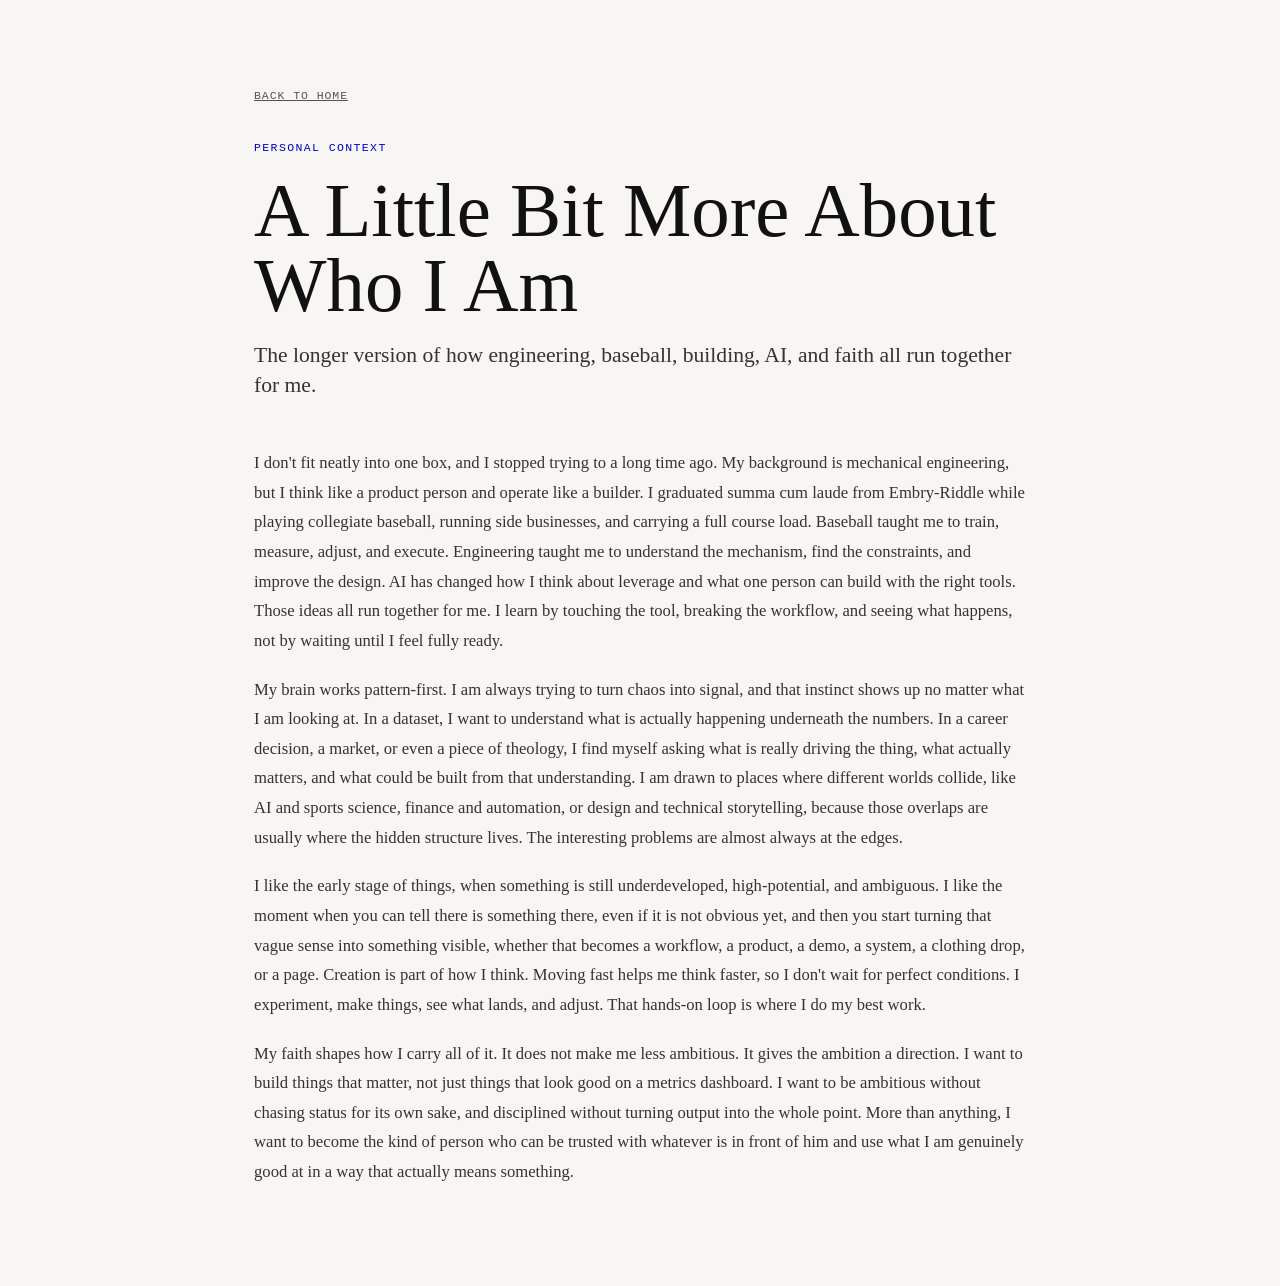
==== about.html @ ba5d96ad "Move personal about content to separate page" ====
<!DOCTYPE html>
<html lang="en">
<head>
    <meta charset="UTF-8">
    <meta name="viewport" content="width=device-width, initial-scale=1.0">
    <title>A Little Bit More About Who I Am | Alex Britton</title>
    <meta name="description" content="A little bit more personal context about Alex Britton: engineering, baseball, building, AI, faith, and how those threads connect.">
    <meta name="author" content="Alex Britton">
    <meta property="og:type" content="article">
    <meta property="og:url" content="https://alexbbritton.com/about.html">
    <meta property="og:title" content="A Little Bit More About Who I Am | Alex Britton">
    <meta property="og:description" content="Personal context about engineering, baseball, building, AI, faith, and how those threads connect.">
    <meta property="og:image" content="https://alexbbritton.com/content/ab-logo.png">
    <meta name="twitter:card" content="summary">
    <meta name="twitter:title" content="A Little Bit More About Who I Am | Alex Britton">
    <meta name="twitter:description" content="Personal context about engineering, baseball, building, AI, faith, and how those threads connect.">
    <meta name="twitter:image" content="https://alexbbritton.com/content/ab-logo.png">
    <link rel="canonical" href="https://alexbbritton.com/about.html">
    <link rel="icon" href="favicon.svg" type="image/svg+xml">
    <link rel="stylesheet" href="styles.css">
    <style>
        body { background: var(--s0); }
        .article-shell { max-width: 820px; margin: 0 auto; padding: 5rem 1.5rem 5rem; }
        .article-back { display: inline-flex; margin-bottom: 2rem; font-family: var(--font-mono); font-size: 0.72rem; letter-spacing: 0.08em; text-transform: uppercase; color: var(--t2); }
        .article-back:hover { color: var(--accent); }
        .article-kicker { font-family: var(--font-mono); font-size: 0.72rem; letter-spacing: 0.12em; text-transform: uppercase; color: var(--accent); margin-bottom: 1rem; }
        .article-title { font-family: var(--font-display); font-size: clamp(2.3rem, 6vw, 4.8rem); font-weight: 400; line-height: 0.98; color: var(--t0); margin-bottom: 1rem; }
        .article-dek { font-family: var(--font-display); color: var(--t1); font-size: 1.35rem; line-height: 1.4; margin-bottom: 3rem; }
        .article-body { font-family: var(--font-body); color: var(--t1); font-size: 1.04rem; line-height: 1.78; }
        .article-body p { margin-bottom: 1.2rem; }
        @media (max-width: 720px) { .article-shell { padding-top: 3rem; } .article-body { font-size: 1rem; } }
    </style>
</head>
<body>
    <main class="article-shell">
        <a href="index.html#now" class="article-back">Back to home</a>
        <p class="article-kicker">Personal context</p>
        <h1 class="article-title">A Little Bit More About Who I Am</h1>
        <p class="article-dek">The longer version of how engineering, baseball, building, AI, and faith all run together for me.</p>

        <article class="article-body">
            <p>I don't fit neatly into one box, and I stopped trying to a long time ago. My background is mechanical engineering, but I think like a product person and operate like a builder. I graduated summa cum laude from Embry-Riddle while playing collegiate baseball, running side businesses, and carrying a full course load. Baseball taught me to train, measure, adjust, and execute. Engineering taught me to understand the mechanism, find the constraints, and improve the design. AI has changed how I think about leverage and what one person can build with the right tools. Those ideas all run together for me. I learn by touching the tool, breaking the workflow, and seeing what happens, not by waiting until I feel fully ready.</p>
            <p>My brain works pattern-first. I am always trying to turn chaos into signal, and that instinct shows up no matter what I am looking at. In a dataset, I want to understand what is actually happening underneath the numbers. In a career decision, a market, or even a piece of theology, I find myself asking what is really driving the thing, what actually matters, and what could be built from that understanding. I am drawn to places where different worlds collide, like AI and sports science, finance and automation, or design and technical storytelling, because those overlaps are usually where the hidden structure lives. The interesting problems are almost always at the edges.</p>
            <p>I like the early stage of things, when something is still underdeveloped, high-potential, and ambiguous. I like the moment when you can tell there is something there, even if it is not obvious yet, and then you start turning that vague sense into something visible, whether that becomes a workflow, a product, a demo, a system, a clothing drop, or a page. Creation is part of how I think. Moving fast helps me think faster, so I don't wait for perfect conditions. I experiment, make things, see what lands, and adjust. That hands-on loop is where I do my best work.</p>
            <p>My faith shapes how I carry all of it. It does not make me less ambitious. It gives the ambition a direction. I want to build things that matter, not just things that look good on a metrics dashboard. I want to be ambitious without chasing status for its own sake, and disciplined without turning output into the whole point. More than anything, I want to become the kind of person who can be trusted with whatever is in front of him and use what I am genuinely good at in a way that actually means something.</p>
        </article>
    </main>
</body>
</html>
---- styles.css ----
/* ====================================
   ALEX BRITTON — PERSONAL HOMEPAGE
   ==================================== */

/* ====================================
   1. CSS VARIABLES
   ==================================== */
:root {
    --bg: #f7f6f3;
    --text: #111;
    --muted: #555;
    --link: #0000cc;
    --link-visited: #551a8b;
    --link-hover: #cc0000;
    --rule: #ccc;
    --font: Georgia, 'Times New Roman', serif;
    --mono: 'Courier New', Courier, monospace;

    /* Article-compat aliases */
    --s0: var(--bg);
    --t0: var(--text);
    --t1: #333;
    --t2: var(--muted);
    --accent: var(--link);
    --font-display: var(--font);
    --font-mono: var(--mono);
    --font-body: var(--font);
}

/* ====================================
   2. RESET
   ==================================== */
*, *::before, *::after {
    box-sizing: border-box;
    margin: 0;
    padding: 0;
}

html {
    scroll-behavior: smooth;
}

body {
    background: var(--bg);
    color: var(--text);
    font-family: var(--font);
    font-size: 1rem;
    line-height: 1.7;
    overflow-x: hidden;
}

/* ====================================
   3. PAGE WRAPPER
   ==================================== */
.page {
    max-width: 960px;
    margin: 0 auto;
    padding: 2.5rem 2rem 3rem;
}

/* ====================================
   4. LINKS
   ==================================== */
a {
    color: var(--link);
    text-decoration: underline;
}

a:visited {
    color: var(--link-visited);
}

a:hover {
    color: var(--link-hover);
}

/* ====================================
   5. TYPOGRAPHY
   ==================================== */
h1 {
    font-family: var(--font);
    font-size: 1.5rem;
    font-weight: bold;
    line-height: 1.2;
    margin-bottom: 0.2rem;
}

h2 {
    font-family: var(--mono);
    font-size: 0.8rem;
    font-weight: normal;
    text-transform: uppercase;
    letter-spacing: 0.08em;
    color: var(--muted);
    margin-bottom: 1.25rem;
    margin-top: 0;
}

h3 {
    font-family: var(--font);
    font-size: 1rem;
    font-weight: bold;
    margin-top: 1.5rem;
    margin-bottom: 0.5rem;
}

p {
    margin-bottom: 0.9rem;
}

p:last-child {
    margin-bottom: 0;
}

strong {
    font-weight: bold;
}

em {
    font-style: italic;
}

/* ====================================
   6. HORIZONTAL RULES
   ==================================== */
hr {
    border: none;
    border-top: 1px solid var(--rule);
    margin: 2rem 0;
}

/* ====================================
   7. HEADER
   ==================================== */
.site-name {
    font-size: 1.5rem;
    font-weight: bold;
    margin-bottom: 0.15rem;
}

.site-name a {
    color: var(--text);
    text-decoration: none;
}

.site-name a:hover {
    color: var(--link-hover);
    text-decoration: none;
}

.site-tagline {
    font-size: 0.95rem;
    color: var(--muted);
    margin-bottom: 0.75rem;
}

.site-tagline a {
    color: var(--muted);
}

.site-tagline a:visited {
    color: var(--muted);
}

.site-tagline a:hover {
    color: var(--link-hover);
}

.site-nav {
    font-family: var(--mono);
    font-size: 0.82rem;
    display: flex;
    flex-wrap: wrap;
    gap: 0.1rem 0.75rem;
}

.site-nav a {
    color: var(--muted);
    text-decoration: none;
}

.site-nav a:visited {
    color: var(--muted);
}

.site-nav a:hover {
    color: var(--link-hover);
    text-decoration: underline;
}

/* ====================================
   8. SECTIONS
   ==================================== */
section {
    margin-bottom: 0;
}

#intro p {
    font-size: 1rem;
    color: var(--text);
}

/* ====================================
   9. PROJECT LIST
   ==================================== */
.project-group {
    margin-bottom: 1.5rem;
}

.project-group:last-child {
    margin-bottom: 0;
}

.project-group-label {
    display: block;
    font-family: var(--mono);
    font-size: 0.72rem;
    text-transform: uppercase;
    letter-spacing: 0.1em;
    color: var(--muted);
    margin-bottom: 0.5rem;
}

.project-list {
    list-style: none;
    padding: 0;
    margin: 0;
}

.project-list li {
    margin-bottom: 0.4rem;
    font-size: 0.95rem;
    line-height: 1.5;
}

.project-list li a {
    font-weight: bold;
    text-decoration: underline;
}

.tech {
    font-family: var(--mono);
    font-size: 0.78rem;
    color: var(--muted);
}

/* ====================================
   10. WRITING LIST
   ==================================== */
.writing-list {
    list-style: none;
    padding: 0;
    margin: 0 0 1rem 0;
}

.writing-list li {
    margin-bottom: 0.4rem;
    font-size: 0.95rem;
    line-height: 1.5;
}

.writing-meta {
    font-family: var(--mono);
    font-size: 0.78rem;
    color: var(--muted);
}

.writing-papers {
    font-size: 0.9rem;
    color: var(--muted);
    margin-top: 0.75rem;
}

.writing-papers a {
    color: var(--link);
}

.writing-papers a:visited {
    color: var(--link-visited);
}

.writing-papers a:hover {
    color: var(--link-hover);
}

/* ====================================
   10b. HEADER LAYOUT (name+links left, photo right)
   ==================================== */
.site-header {
    display: flex;
    align-items: flex-start;
    justify-content: space-between;
    gap: 1.5rem;
}

.header-left {
    flex: 1;
    min-width: 0;
}

.header-photo {
    width: 120px;
    flex-shrink: 0;
    display: block;
}

.header-links {
    font-family: var(--mono);
    font-size: 0.82rem;
    margin-bottom: 0.5rem;
}

.header-links a {
    color: var(--muted);
    text-decoration: none;
}

.header-links a:hover {
    color: var(--link-hover);
    text-decoration: underline;
}

@media (max-width: 560px) {
    .site-header {
        flex-direction: column-reverse;
    }
    .header-photo {
        width: 90px;
    }
}

/* ====================================
   11. VENTURES LIST
   ==================================== */
.ventures-sub {
    font-family: var(--mono);
    font-size: 0.75rem;
    font-weight: normal;
    color: var(--muted);
    letter-spacing: 0;
}

.ventures-list {
    list-style: none;
    padding: 0;
    margin: 0;
}

.ventures-list li {
    margin-bottom: 0.45rem;
    font-size: 0.95rem;
    line-height: 1.55;
}

/* ====================================
   12. CONTACT
   ==================================== */
.contact-links {
    font-size: 0.95rem;
}

/* ====================================
   13. FOOTER
   ==================================== */
footer {
    font-family: var(--mono);
    font-size: 0.78rem;
    color: var(--muted);
    margin-top: 0;
}

footer a {
    color: var(--muted);
    text-decoration: underline;
}

footer a:hover {
    color: var(--link-hover);
}

/* ====================================
   14. MODAL
   ==================================== */
.modal {
    position: fixed;
    inset: 0;
    z-index: 1000;
    overflow-y: auto;
    background: rgba(0, 0, 0, 0.55);
    padding: 2rem 1rem;
    display: none;
}

.modal.active {
    display: block;
}

.modal-box {
    background: var(--bg);
    border: 1px solid #999;
    max-width: 660px;
    width: 100%;
    margin: 0 auto;
    padding: 1.5rem 1.75rem;
    position: relative;
}

.modal-close-btn {
    position: absolute;
    top: 0.75rem;
    right: 0.75rem;
    background: none;
    border: none;
    font-size: 1.5rem;
    cursor: pointer;
    color: var(--muted);
    line-height: 1;
    font-family: var(--mono);
}

.modal-close-btn:hover {
    color: var(--link-hover);
}

.modal-video {
    width: 100%;
    border: 1px solid var(--rule);
    display: block;
    margin-bottom: 1rem;
}

.modal-carousel {
    position: relative;
    width: 100%;
    overflow: hidden;
    margin-bottom: 1rem;
    background: #eee;
}

.carousel-track {
    display: flex;
    transition: transform 0.4s cubic-bezier(0.25, 0.46, 0.45, 0.94);
    will-change: transform;
}

.carousel-slide {
    min-width: 100%;
    display: flex;
    align-items: center;
    justify-content: center;
    padding: 1rem;
    min-height: 180px;
    max-height: 320px;
}

.carousel-slide img {
    width: 100%;
    display: block;
    border: 1px solid var(--rule);
    cursor: zoom-in;
    max-height: 300px;
    object-fit: contain;
}

.carousel-dots {
    display: flex;
    justify-content: center;
    gap: 0.5rem;
    padding: 0.5rem 0;
    background: #eee;
}

.carousel-dot {
    width: 6px;
    height: 6px;
    border-radius: 50%;
    border: 1px solid #999;
    background: transparent;
    cursor: pointer;
    padding: 0;
    transition: background 0.2s;
}

.carousel-dot.active {
    background: var(--text);
    border-color: var(--text);
    width: 16px;
    border-radius: 3px;
}

.modal-tag {
    display: block;
    font-family: var(--mono);
    font-size: 0.7rem;
    text-transform: uppercase;
    letter-spacing: 0.1em;
    color: var(--muted);
    margin-bottom: 0.25rem;
}

.modal-title {
    font-family: var(--font);
    font-size: 1.35rem;
    font-weight: bold;
    margin-bottom: 0.75rem;
    line-height: 1.25;
    color: var(--text);
}

.modal-desc {
    font-family: var(--font);
    font-size: 0.88rem;
    color: var(--t1);
    line-height: 1.75;
    margin-bottom: 1rem;
}

.modal-desc p {
    margin: 0 0 0.8rem 0;
}

.modal-desc p:last-child {
    margin-bottom: 0;
}

.modal-tech-list {
    margin-bottom: 1rem;
}

.modal-tech-list span {
    font-family: var(--mono);
    font-size: 0.78rem;
    border: 1px solid var(--rule);
    padding: 0.1rem 0.4rem;
    margin: 0 0.25rem 0.25rem 0;
    display: inline-block;
    color: var(--muted);
}

.modal-actions {
    display: flex;
    flex-wrap: wrap;
    gap: 0.75rem;
    margin-bottom: 1rem;
}

.modal-actions a {
    font-family: var(--mono);
    font-size: 0.78rem;
    color: var(--link);
    text-decoration: underline;
}

.modal-actions a:visited {
    color: var(--link-visited);
}

.modal-actions a:hover {
    color: var(--link-hover);
}

.modal-tweet-label {
    font-family: var(--mono);
    font-size: 0.7rem;
    text-transform: uppercase;
    letter-spacing: 0.1em;
    color: var(--muted);
    margin-bottom: 0.75rem;
}

/* ====================================
   15. LIGHTBOX
   ==================================== */
.lightbox {
    display: none;
    position: fixed;
    inset: 0;
    z-index: 2000;
    background: rgba(0, 0, 0, 0.92);
}

.lightbox.active {
    display: flex;
    align-items: center;
    justify-content: center;
}

.lightbox-content {
    max-width: 90vw;
    max-height: 90vh;
    overflow: auto;
    cursor: grab;
}

.lightbox-content:active {
    cursor: grabbing;
}

.lightbox-content img {
    max-width: 90vw;
    max-height: 90vh;
    object-fit: contain;
    display: block;
    transform-origin: center;
    transition: transform 0.2s ease;
}

.lightbox-close {
    position: fixed;
    top: 1rem;
    right: 1.25rem;
    background: none;
    border: none;
    color: #fff;
    font-size: 2rem;
    cursor: pointer;
    z-index: 2001;
    line-height: 1;
    font-family: var(--mono);
}

.lightbox-close:hover {
    color: #ccc;
}

.lightbox-controls {
    position: fixed;
    bottom: 1rem;
    left: 50%;
    transform: translateX(-50%);
    display: flex;
    gap: 0.5rem;
}

.lightbox-controls button {
    background: rgba(0, 0, 0, 0.5);
    border: 1px solid #666;
    color: #fff;
    padding: 0.3rem 0.7rem;
    cursor: pointer;
    font-size: 1rem;
    font-family: var(--mono);
}

.lightbox-controls button:hover {
    background: rgba(0, 0, 0, 0.8);
    border-color: #aaa;
}

/* ====================================
   16. RESPONSIVE
   ==================================== */
@media (max-width: 600px) {
    .page {
        padding: 1.5rem 1rem 2rem;
    }

    .site-nav {
        gap: 0.1rem 0.5rem;
    }

    h1, .site-name {
        font-size: 1.25rem;
    }

    .modal {
        padding: 0.75rem 0.5rem;
    }

    .modal-box {
        padding: 1.25rem 1rem;
    }

    .modal-title {
        font-size: 1.15rem;
    }

    .modal-actions {
        flex-direction: column;
        gap: 0.5rem;
    }

    .carousel-slide {
        min-height: 140px;
        max-height: 240px;
    }
}

/* ====================================
   17. CODEX DRAGON PET
   ==================================== */
.codex-dragon-pet {
    --dragon-size: clamp(62px, 8vw, 96px);
    position: fixed;
    top: 1rem;
    left: 1rem;
    width: var(--dragon-size);
    height: calc(var(--dragon-size) * 0.8);
    z-index: 900;
    pointer-events: none;
    transform: translate3d(0, 0, 0);
    transition: transform 1.25s cubic-bezier(0.19, 1, 0.22, 1);
    will-change: transform;
}

.codex-dragon-pet.is-dashing {
    transition-duration: 0.72s;
}


.dragon-svg {
    width: 100%;
    height: 100%;
    overflow: visible;
    animation: dragon-bop 0.92s ease-in-out infinite;
    transform-origin: 50% 72%;
}

.dragon-body {
    transform-origin: 70px 68px;
    animation: dragon-wiggle 1.15s ease-in-out infinite;
}

.dragon-head,
.dragon-torso,
.dragon-tail,
.dragon-foot {
    fill: url(#dragonBelly);
    stroke: #020207;
    stroke-width: 3;
    stroke-linejoin: round;
}

.dragon-belly {
    fill: #1c1c26;
    stroke: #343444;
    stroke-width: 2;
    opacity: 0.9;
}

.dragon-wing {
    fill: url(#dragonWing);
    stroke: #050509;
    stroke-width: 3;
    stroke-linejoin: round;
    transform-origin: 70px 63px;
    animation: dragon-flap 0.46s ease-in-out infinite alternate;
}

.dragon-wing-left {
    animation-delay: -0.08s;
}

.dragon-wing-right {
    animation-delay: 0.08s;
}

.dragon-horn,
.dragon-frill {
    fill: #8a82ff;
    stroke: #08080d;
    stroke-width: 2.5;
    stroke-linejoin: round;
    stroke-linecap: round;
}

.dragon-eye {
    fill: #c6ff5e;
    stroke: #061205;
    stroke-width: 2;
}

.dragon-eye-shine {
    fill: #fff;
}

.dragon-smile {
    fill: none;
    stroke: #c8bfff;
    stroke-width: 3;
    stroke-linecap: round;
}

.dragon-cheek {
    fill: #795dff;
    opacity: 0.35;
}

.dragon-sparkle {
    position: absolute;
    width: 0.45rem;
    height: 0.45rem;
    border-radius: 999px;
    background: #8a82ff;
    box-shadow: 0 0 0.8rem #8a82ff;
    opacity: 0;
    animation: dragon-spark 1.8s ease-in-out infinite;
}

.dragon-sparkle-one {
    top: 12%;
    right: 6%;
}

.dragon-sparkle-two {
    bottom: 10%;
    left: 8%;
    animation-delay: 0.85s;
}

@keyframes dragon-bop {
    0%, 100% { transform: translateY(0) rotate(-2deg); }
    45% { transform: translateY(-9px) rotate(3deg); }
    70% { transform: translateY(-3px) rotate(-4deg); }
}

@keyframes dragon-wiggle {
    0%, 100% { transform: rotate(-1.5deg); }
    50% { transform: rotate(2deg); }
}

@keyframes dragon-flap {
    from { transform: rotate(-7deg) scaleY(0.94); }
    to { transform: rotate(9deg) scaleY(1.08); }
}

@keyframes dragon-spark {
    0%, 100% { transform: translate3d(0, 0, 0) scale(0.4); opacity: 0; }
    35% { opacity: 0.9; }
    70% { transform: translate3d(-0.9rem, -0.7rem, 0) scale(1); opacity: 0; }
}

@media (prefers-reduced-motion: reduce) {
    .codex-dragon-pet,
    .codex-dragon-pet.is-dashing {
        transition: none;
    }

    .dragon-svg,
    .dragon-body,
    .dragon-wing,
    .dragon-sparkle {
        animation: none;
    }
}

@media (max-width: 600px) {
    .codex-dragon-pet {
        --dragon-size: 58px;
        z-index: 850;
    }
}
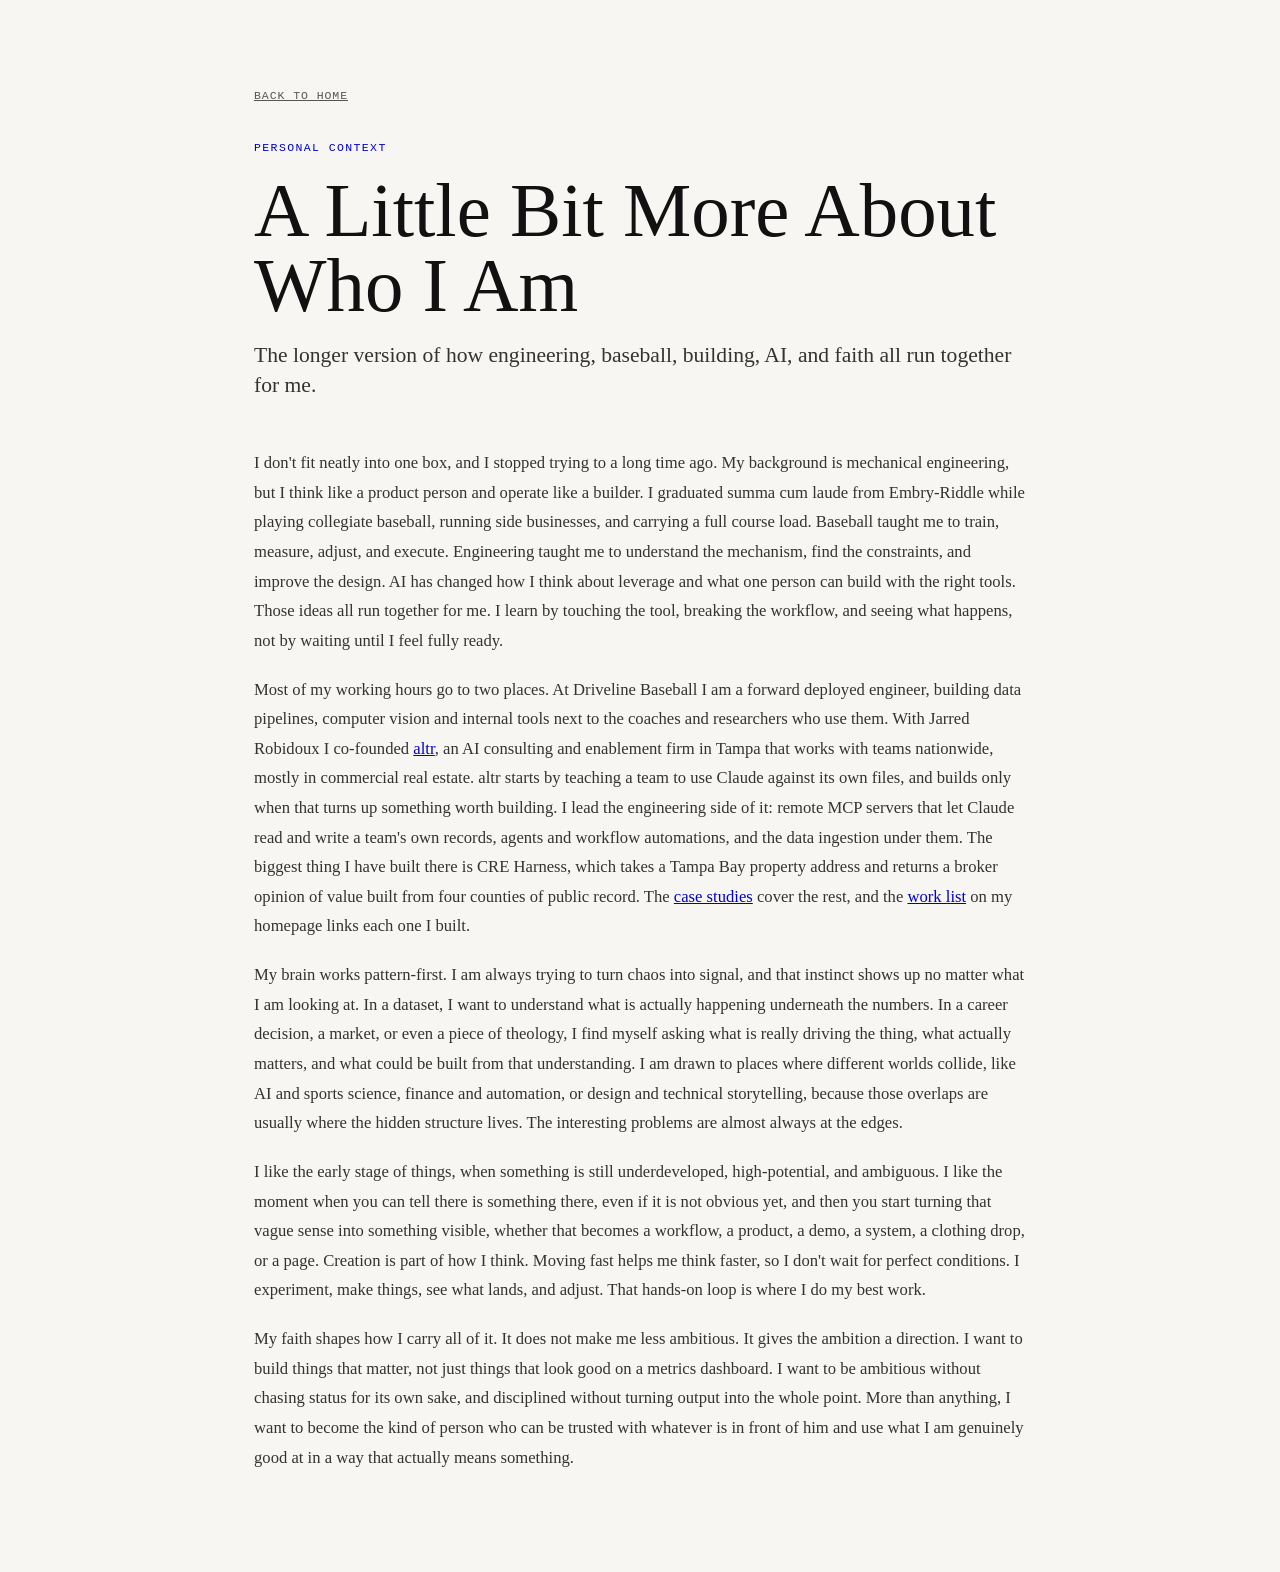
==== commit d1fd21a5: "Connect Alex Britton and altr across the site for search and AI discovery Person + Organization JSON" ====
--- a/about.html
+++ b/about.html
@@ -4,19 +4,46 @@
     <meta charset="UTF-8">
     <meta name="viewport" content="width=device-width, initial-scale=1.0">
     <title>A Little Bit More About Who I Am | Alex Britton</title>
-    <meta name="description" content="A little bit more personal context about Alex Britton: engineering, baseball, building, AI, faith, and how those threads connect.">
+    <meta name="description" content="About Alex Britton: mechanical engineer, co-founder of altr, a Tampa AI consulting and enablement firm, and forward deployed engineer at Driveline Baseball. Engineering, baseball, AI, and faith.">
     <meta name="author" content="Alex Britton">
-    <meta property="og:type" content="article">
+    <meta property="og:type" content="profile">
     <meta property="og:url" content="https://alexbbritton.com/about.html">
     <meta property="og:title" content="A Little Bit More About Who I Am | Alex Britton">
-    <meta property="og:description" content="Personal context about engineering, baseball, building, AI, faith, and how those threads connect.">
+    <meta property="og:site_name" content="Alex Britton">
+    <meta property="og:description" content="Co-founder of altr, forward deployed engineer at Driveline Baseball. Personal context on engineering, baseball, building, AI and faith.">
     <meta property="og:image" content="https://alexbbritton.com/content/ab-logo.png">
     <meta name="twitter:card" content="summary">
+    <meta name="twitter:site" content="@alexbbritton22">
     <meta name="twitter:title" content="A Little Bit More About Who I Am | Alex Britton">
-    <meta name="twitter:description" content="Personal context about engineering, baseball, building, AI, faith, and how those threads connect.">
+    <meta name="twitter:description" content="Co-founder of altr, forward deployed engineer at Driveline Baseball. Personal context on engineering, baseball, building, AI and faith.">
     <meta name="twitter:image" content="https://alexbbritton.com/content/ab-logo.png">
     <link rel="canonical" href="https://alexbbritton.com/about.html">
+    <link rel="me" href="https://github.com/abritton2002">
+    <link rel="me" href="https://www.linkedin.com/in/alexander-britton-0bb687205/">
     <link rel="icon" href="favicon.svg" type="image/svg+xml">
+    <script type="application/ld+json">
+    {
+      "@context": "https://schema.org",
+      "@type": "AboutPage",
+      "@id": "https://alexbbritton.com/about.html#page",
+      "url": "https://alexbbritton.com/about.html",
+      "name": "A Little Bit More About Who I Am | Alex Britton",
+      "isPartOf": { "@id": "https://alexbbritton.com/#website" },
+      "about": { "@id": "https://alexbbritton.com/#person" },
+      "mainEntity": {
+        "@type": "Person",
+        "@id": "https://alexbbritton.com/#person",
+        "name": "Alex Britton",
+        "url": "https://alexbbritton.com/",
+        "worksFor": { "@type": "Organization", "@id": "https://altrwork.com/#business", "name": "altr", "url": "https://altrwork.com/" },
+        "sameAs": [
+          "https://altrwork.com/about.html#alex-britton",
+          "https://www.linkedin.com/in/alexander-britton-0bb687205/",
+          "https://github.com/abritton2002"
+        ]
+      }
+    }
+    </script>
     <link rel="stylesheet" href="styles.css">
     <style>
         body { background: var(--s0); }
@@ -40,6 +67,7 @@
 
         <article class="article-body">
             <p>I don't fit neatly into one box, and I stopped trying to a long time ago. My background is mechanical engineering, but I think like a product person and operate like a builder. I graduated summa cum laude from Embry-Riddle while playing collegiate baseball, running side businesses, and carrying a full course load. Baseball taught me to train, measure, adjust, and execute. Engineering taught me to understand the mechanism, find the constraints, and improve the design. AI has changed how I think about leverage and what one person can build with the right tools. Those ideas all run together for me. I learn by touching the tool, breaking the workflow, and seeing what happens, not by waiting until I feel fully ready.</p>
+            <p>Most of my working hours go to two places. At Driveline Baseball I am a forward deployed engineer, building data pipelines, computer vision and internal tools next to the coaches and researchers who use them. With Jarred Robidoux I co-founded <a href="https://altrwork.com/">altr</a>, an AI consulting and enablement firm in Tampa that works with teams nationwide, mostly in commercial real estate. altr starts by teaching a team to use Claude against its own files, and builds only when that turns up something worth building. I lead the engineering side of it: remote MCP servers that let Claude read and write a team's own records, agents and workflow automations, and the data ingestion under them. The biggest thing I have built there is CRE Harness, which takes a Tampa Bay property address and returns a broker opinion of value built from four counties of public record. The <a href="https://altrwork.com/case-studies.html">case studies</a> cover the rest, and the <a href="index.html#altr-work">work list</a> on my homepage links each one I built.</p>
             <p>My brain works pattern-first. I am always trying to turn chaos into signal, and that instinct shows up no matter what I am looking at. In a dataset, I want to understand what is actually happening underneath the numbers. In a career decision, a market, or even a piece of theology, I find myself asking what is really driving the thing, what actually matters, and what could be built from that understanding. I am drawn to places where different worlds collide, like AI and sports science, finance and automation, or design and technical storytelling, because those overlaps are usually where the hidden structure lives. The interesting problems are almost always at the edges.</p>
             <p>I like the early stage of things, when something is still underdeveloped, high-potential, and ambiguous. I like the moment when you can tell there is something there, even if it is not obvious yet, and then you start turning that vague sense into something visible, whether that becomes a workflow, a product, a demo, a system, a clothing drop, or a page. Creation is part of how I think. Moving fast helps me think faster, so I don't wait for perfect conditions. I experiment, make things, see what lands, and adjust. That hands-on loop is where I do my best work.</p>
             <p>My faith shapes how I carry all of it. It does not make me less ambitious. It gives the ambition a direction. I want to build things that matter, not just things that look good on a metrics dashboard. I want to be ambitious without chasing status for its own sake, and disciplined without turning output into the whole point. More than anything, I want to become the kind of person who can be trusted with whatever is in front of him and use what I am genuinely good at in a way that actually means something.</p>
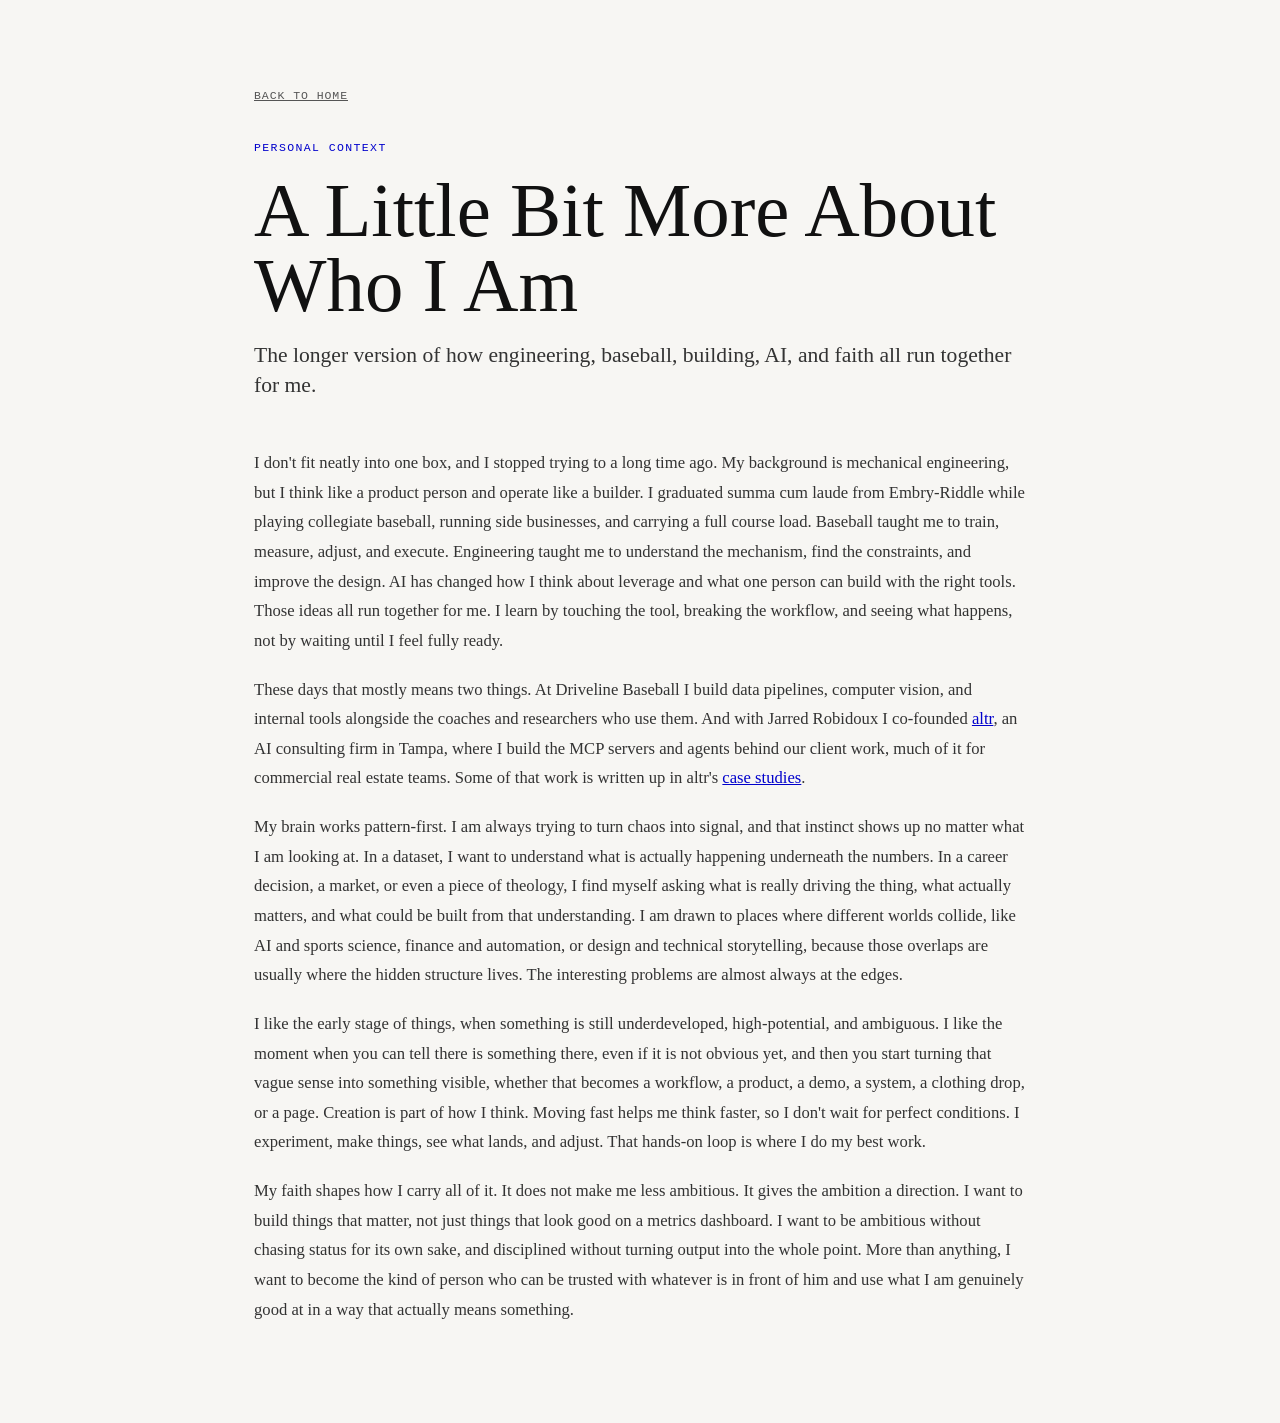
==== commit 6553c249: "Make the altr mentions read naturally Shorter altr copy on the homepage, about page and project moda" ====
--- a/about.html
+++ b/about.html
@@ -67,7 +67,7 @@
 
         <article class="article-body">
             <p>I don't fit neatly into one box, and I stopped trying to a long time ago. My background is mechanical engineering, but I think like a product person and operate like a builder. I graduated summa cum laude from Embry-Riddle while playing collegiate baseball, running side businesses, and carrying a full course load. Baseball taught me to train, measure, adjust, and execute. Engineering taught me to understand the mechanism, find the constraints, and improve the design. AI has changed how I think about leverage and what one person can build with the right tools. Those ideas all run together for me. I learn by touching the tool, breaking the workflow, and seeing what happens, not by waiting until I feel fully ready.</p>
-            <p>Most of my working hours go to two places. At Driveline Baseball I am a forward deployed engineer, building data pipelines, computer vision and internal tools next to the coaches and researchers who use them. With Jarred Robidoux I co-founded <a href="https://altrwork.com/">altr</a>, an AI consulting and enablement firm in Tampa that works with teams nationwide, mostly in commercial real estate. altr starts by teaching a team to use Claude against its own files, and builds only when that turns up something worth building. I lead the engineering side of it: remote MCP servers that let Claude read and write a team's own records, agents and workflow automations, and the data ingestion under them. The biggest thing I have built there is CRE Harness, which takes a Tampa Bay property address and returns a broker opinion of value built from four counties of public record. The <a href="https://altrwork.com/case-studies.html">case studies</a> cover the rest, and the <a href="index.html#altr-work">work list</a> on my homepage links each one I built.</p>
+            <p>These days that mostly means two things. At Driveline Baseball I build data pipelines, computer vision, and internal tools alongside the coaches and researchers who use them. And with Jarred Robidoux I co-founded <a href="https://altrwork.com/">altr</a>, an AI consulting firm in Tampa, where I build the MCP servers and agents behind our client work, much of it for commercial real estate teams. Some of that work is written up in altr's <a href="https://altrwork.com/case-studies.html">case studies</a>.</p>
             <p>My brain works pattern-first. I am always trying to turn chaos into signal, and that instinct shows up no matter what I am looking at. In a dataset, I want to understand what is actually happening underneath the numbers. In a career decision, a market, or even a piece of theology, I find myself asking what is really driving the thing, what actually matters, and what could be built from that understanding. I am drawn to places where different worlds collide, like AI and sports science, finance and automation, or design and technical storytelling, because those overlaps are usually where the hidden structure lives. The interesting problems are almost always at the edges.</p>
             <p>I like the early stage of things, when something is still underdeveloped, high-potential, and ambiguous. I like the moment when you can tell there is something there, even if it is not obvious yet, and then you start turning that vague sense into something visible, whether that becomes a workflow, a product, a demo, a system, a clothing drop, or a page. Creation is part of how I think. Moving fast helps me think faster, so I don't wait for perfect conditions. I experiment, make things, see what lands, and adjust. That hands-on loop is where I do my best work.</p>
             <p>My faith shapes how I carry all of it. It does not make me less ambitious. It gives the ambition a direction. I want to build things that matter, not just things that look good on a metrics dashboard. I want to be ambitious without chasing status for its own sake, and disciplined without turning output into the whole point. More than anything, I want to become the kind of person who can be trusted with whatever is in front of him and use what I am genuinely good at in a way that actually means something.</p>
